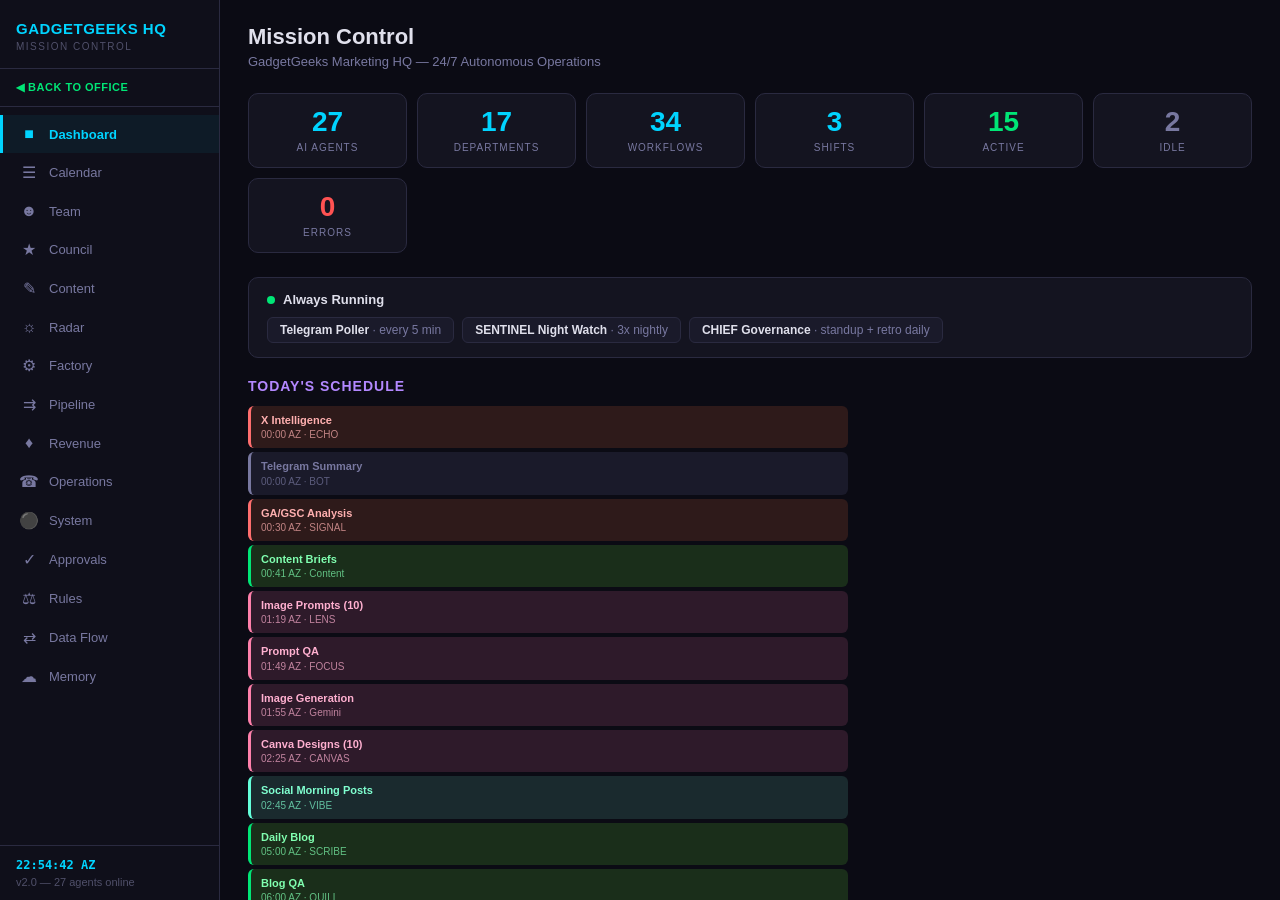
==== dashboard/mission-control.html @ 4870be93 "feat: expand org to 20 agents — add CHIEF, SENTINEL, CANVAS, TREND, SIGNAL + 2x daily blogs New agen" ====
<!DOCTYPE html>
<html lang="en">
<head>
<meta charset="UTF-8">
<meta name="viewport" content="width=device-width, initial-scale=1.0">
<title>GadgetGeeks HQ — Mission Control</title>
<style>
  :root {
    --bg: #0b0b14;
    --sidebar: #0f0f1a;
    --surface: #141420;
    --surface2: #1a1a2a;
    --surface3: #22223a;
    --border: #2a2a40;
    --text: #e0e0ec;
    --text-dim: #7878a0;
    --text-muted: #50506a;
    --accent: #00d4ff;
    --green: #00e676;
    --red: #ff5252;
    --orange: #ffab40;
    --purple: #b388ff;
    --yellow: #ffd740;
    --pink: #ff80ab;
    --teal: #64ffda;
    --coral: #ff6e6e;
    --blue: #448aff;
    --sidebar-w: 220px;
  }
  * { margin: 0; padding: 0; box-sizing: border-box; }
  body {
    font-family: -apple-system, BlinkMacSystemFont, 'SF Pro Text', 'Inter', 'Segoe UI', sans-serif;
    background: var(--bg);
    color: var(--text);
    display: flex;
    height: 100vh;
    overflow: hidden;
  }

  /* ===== LEFT SIDEBAR ===== */
  .sidebar {
    width: var(--sidebar-w);
    background: var(--sidebar);
    border-right: 1px solid var(--border);
    display: flex;
    flex-direction: column;
    flex-shrink: 0;
    overflow-y: auto;
  }
  .sidebar-brand {
    padding: 20px 16px 16px;
    border-bottom: 1px solid var(--border);
  }
  .sidebar-brand h1 {
    font-size: 15px;
    font-weight: 700;
    color: var(--accent);
    letter-spacing: 0.5px;
  }
  .sidebar-brand .tagline {
    font-size: 10px;
    color: var(--text-muted);
    text-transform: uppercase;
    letter-spacing: 1.5px;
    margin-top: 4px;
  }
  .sidebar nav { padding: 8px 0; flex: 1; }
  .sidebar nav button {
    display: flex;
    align-items: center;
    gap: 10px;
    width: 100%;
    padding: 10px 16px;
    background: none;
    border: none;
    color: var(--text-dim);
    font-family: inherit;
    font-size: 13px;
    font-weight: 500;
    cursor: pointer;
    text-align: left;
    transition: all 0.12s;
    border-left: 3px solid transparent;
  }
  .sidebar nav button:hover {
    color: var(--text);
    background: rgba(255,255,255,0.03);
  }
  .sidebar nav button.active {
    color: var(--accent);
    background: rgba(0,212,255,0.06);
    border-left-color: var(--accent);
    font-weight: 600;
  }
  .sidebar nav button .icon {
    font-size: 16px;
    width: 20px;
    text-align: center;
  }
  .sidebar-footer {
    padding: 12px 16px;
    border-top: 1px solid var(--border);
    font-size: 11px;
    color: var(--text-muted);
  }
  .sidebar-footer .clock {
    color: var(--accent);
    font-weight: 600;
    font-size: 12px;
    font-family: 'SF Mono', 'Fira Code', monospace;
  }

  /* ===== MAIN CONTENT ===== */
  .main {
    flex: 1;
    overflow-y: auto;
    padding: 24px 28px;
    scroll-behavior: smooth;
  }
  .page { display: none; }
  .page.active { display: block; }
  .page-title {
    font-size: 22px;
    font-weight: 700;
    margin-bottom: 4px;
  }
  .page-sub {
    font-size: 13px;
    color: var(--text-dim);
    margin-bottom: 24px;
  }

  /* ===== STATS ROW ===== */
  .stats {
    display: grid;
    grid-template-columns: repeat(auto-fit, minmax(140px, 1fr));
    gap: 10px;
    margin-bottom: 24px;
  }
  .stat {
    background: var(--surface);
    border: 1px solid var(--border);
    border-radius: 10px;
    padding: 14px 16px;
    text-align: center;
  }
  .stat-n {
    font-size: 28px;
    font-weight: 800;
    color: var(--accent);
    line-height: 1;
  }
  .stat-l {
    font-size: 10px;
    color: var(--text-dim);
    text-transform: uppercase;
    letter-spacing: 1px;
    margin-top: 6px;
  }

  /* ===== ALWAYS RUNNING BAR ===== */
  .always-running {
    background: var(--surface);
    border: 1px solid var(--border);
    border-radius: 10px;
    padding: 14px 18px;
    margin-bottom: 20px;
  }
  .always-running-header {
    display: flex;
    align-items: center;
    gap: 8px;
    margin-bottom: 10px;
    font-size: 13px;
    font-weight: 600;
    color: var(--text);
  }
  .always-running-header .pulse {
    width: 8px; height: 8px;
    border-radius: 50%;
    background: var(--green);
    animation: pulse 2s infinite;
  }
  @keyframes pulse {
    0%, 100% { opacity: 1; box-shadow: 0 0 0 0 rgba(0,230,118,0.4); }
    50% { opacity: 0.8; box-shadow: 0 0 0 6px rgba(0,230,118,0); }
  }
  .always-running-tags {
    display: flex;
    gap: 8px;
    flex-wrap: wrap;
  }
  .ar-tag {
    background: var(--surface2);
    border: 1px solid var(--border);
    padding: 5px 12px;
    border-radius: 6px;
    font-size: 12px;
    color: var(--text-dim);
  }
  .ar-tag strong { color: var(--text); }

  /* ===== CALENDAR GRID ===== */
  .cal-grid {
    display: grid;
    grid-template-columns: repeat(7, 1fr);
    gap: 6px;
    margin-bottom: 24px;
  }
  .cal-day-header {
    font-size: 12px;
    font-weight: 700;
    color: var(--text-dim);
    text-transform: uppercase;
    letter-spacing: 1px;
    padding: 8px 8px 6px;
    text-align: center;
  }
  .cal-day-header.today-h { color: var(--accent); }
  .cal-col {
    display: flex;
    flex-direction: column;
    gap: 4px;
    min-height: 400px;
  }

  /* Calendar task cards */
  .cal-card {
    border-radius: 6px;
    padding: 7px 10px;
    font-size: 11px;
    cursor: pointer;
    transition: all 0.12s;
    border-left: 3px solid transparent;
    line-height: 1.3;
  }
  .cal-card:hover {
    transform: translateY(-1px);
    box-shadow: 0 4px 12px rgba(0,0,0,0.3);
    filter: brightness(1.15);
  }
  .cal-card .card-name {
    font-weight: 600;
    white-space: nowrap;
    overflow: hidden;
    text-overflow: ellipsis;
  }
  .cal-card .card-time {
    font-size: 10px;
    opacity: 0.7;
    margin-top: 1px;
  }

  /* Card color themes */
  .cal-card.c-governance { background: #1a1a2e; border-left-color: var(--purple); color: #d4b8ff; }
  .cal-card.c-content { background: #1a2e1a; border-left-color: var(--green); color: #80ffb0; }
  .cal-card.c-visual { background: #2e1a2a; border-left-color: var(--pink); color: #ffb0d0; }
  .cal-card.c-seo { background: #2e2a1a; border-left-color: var(--yellow); color: #ffe080; }
  .cal-card.c-social { background: #1a2a2e; border-left-color: var(--teal); color: #80ffd0; }
  .cal-card.c-intel { background: #2e1a1a; border-left-color: var(--coral); color: #ffb0b0; }
  .cal-card.c-email { background: #1a1a2e; border-left-color: var(--blue); color: #90b8ff; }
  .cal-card.c-revenue { background: #2a2e1a; border-left-color: var(--orange); color: #ffd080; }
  .cal-card.c-ops { background: #1a2e2e; border-left-color: var(--accent); color: #80e8ff; }
  .cal-card.c-system { background: var(--surface2); border-left-color: var(--text-dim); color: var(--text-dim); }
  .cal-card.c-recurring { background: var(--surface); border-left-color: var(--text-muted); color: var(--text-dim); font-style: italic; }

  /* ===== NEXT UP ===== */
  .next-up {
    background: var(--surface);
    border: 1px solid var(--border);
    border-radius: 10px;
    padding: 14px 18px;
  }
  .next-up-title {
    display: flex;
    align-items: center;
    gap: 8px;
    font-size: 13px;
    font-weight: 600;
    margin-bottom: 10px;
    color: var(--text);
  }
  .next-item {
    display: flex;
    justify-content: space-between;
    align-items: center;
    padding: 8px 0;
    border-bottom: 1px solid var(--border);
    font-size: 13px;
  }
  .next-item:last-child { border-bottom: none; }
  .next-item .ni-name { color: var(--text); }
  .next-item .ni-agent { color: var(--yellow); font-size: 11px; }
  .next-item .ni-countdown {
    font-family: 'SF Mono', 'Fira Code', monospace;
    font-size: 12px;
    color: var(--accent);
    white-space: nowrap;
  }

  /* ===== DETAIL MODAL ===== */
  .modal-overlay {
    display: none;
    position: fixed;
    inset: 0;
    background: rgba(0,0,0,0.7);
    z-index: 1000;
    justify-content: center;
    align-items: center;
  }
  .modal-overlay.open { display: flex; }
  .modal {
    background: var(--surface);
    border: 1px solid var(--border);
    border-radius: 12px;
    width: 560px;
    max-height: 80vh;
    overflow-y: auto;
    padding: 0;
  }
  .modal-header {
    padding: 18px 22px;
    border-bottom: 1px solid var(--border);
    display: flex;
    justify-content: space-between;
    align-items: center;
  }
  .modal-header h3 { font-size: 16px; }
  .modal-close {
    background: none;
    border: none;
    color: var(--text-dim);
    font-size: 20px;
    cursor: pointer;
    padding: 4px 8px;
    border-radius: 4px;
  }
  .modal-close:hover { background: var(--surface2); color: var(--text); }
  .modal-body { padding: 18px 22px; }
  .modal-row {
    display: flex;
    gap: 12px;
    padding: 8px 0;
    border-bottom: 1px solid rgba(255,255,255,0.04);
    font-size: 13px;
  }
  .modal-row:last-child { border-bottom: none; }
  .modal-label {
    color: var(--text-dim);
    width: 100px;
    flex-shrink: 0;
    font-size: 11px;
    text-transform: uppercase;
    letter-spacing: 0.5px;
    padding-top: 2px;
  }
  .modal-value { color: var(--text); line-height: 1.5; }

  /* ===== TABLES (for non-calendar pages) ===== */
  table {
    width: 100%;
    border-collapse: collapse;
    font-size: 13px;
    margin-bottom: 20px;
  }
  thead th {
    background: var(--surface2);
    color: var(--accent);
    padding: 10px 12px;
    text-align: left;
    font-size: 10px;
    text-transform: uppercase;
    letter-spacing: 1px;
    border-bottom: 1px solid var(--border);
  }
  tbody td {
    padding: 10px 12px;
    border-bottom: 1px solid var(--border);
  }
  tbody tr:hover { background: var(--surface); }
  .codename { font-weight: 700; color: var(--yellow); }
  .tag {
    display: inline-block;
    padding: 2px 7px;
    border-radius: 4px;
    font-size: 10px;
    font-weight: 600;
  }
  .tag-sonnet { background: #102030; color: var(--accent); }
  .tag-opus { background: #201030; color: var(--purple); }
  .tag-gemini { background: #103020; color: var(--green); }
  .tag-ok { background: #103020; color: var(--green); }
  .tag-idle { background: var(--surface2); color: var(--text-dim); }
  .tag-error { background: #301010; color: var(--red); }
  .dot { display: inline-block; width: 7px; height: 7px; border-radius: 50%; margin-right: 6px; }
  .dot-ok { background: var(--green); }
  .dot-idle { background: var(--text-muted); }

  /* ===== ORG CHART ===== */
  .org-box {
    background: var(--surface);
    border: 1px solid var(--border);
    border-radius: 10px;
    padding: 20px;
    font-family: 'SF Mono', 'Fira Code', monospace;
    font-size: 12px;
    line-height: 1.6;
    overflow-x: auto;
    white-space: pre;
    color: var(--text-dim);
    margin-bottom: 20px;
  }
  .org-box .h { color: var(--accent); font-weight: 700; }
  .org-box .g { color: var(--yellow); font-weight: 700; }

  /* ===== FLOW ===== */
  .flow {
    background: var(--surface);
    border: 1px solid var(--border);
    border-radius: 10px;
    padding: 20px;
    font-family: 'SF Mono', 'Fira Code', monospace;
    font-size: 12px;
    line-height: 1.8;
    overflow-x: auto;
    white-space: pre;
    margin-bottom: 20px;
  }
  .flow .a { color: var(--yellow); font-weight: 600; }
  .flow .b { color: var(--accent); }
  .flow .g { color: var(--green); font-weight: 700; }

  /* ===== SECTION HEADERS ===== */
  h2 {
    font-size: 14px;
    color: var(--purple);
    text-transform: uppercase;
    letter-spacing: 1px;
    margin: 24px 0 12px;
  }
  h2:first-of-type { margin-top: 0; }

  /* Shift section in tables */
  .shift-tag {
    display: inline-block;
    padding: 2px 8px;
    border-radius: 4px;
    font-size: 9px;
    font-weight: 700;
    text-transform: uppercase;
    letter-spacing: 0.5px;
  }
  .shift-m { background: #1a2a10; color: #a0d840; }
  .shift-a { background: #2a1a10; color: var(--orange); }
  .shift-n { background: #10102a; color: #8080ff; }

  /* Rules cards */
  .rule-card {
    background: var(--surface);
    border: 1px solid var(--border);
    border-radius: 10px;
    padding: 16px 18px;
    margin-bottom: 10px;
  }
  .rule-card h4 {
    font-size: 13px;
    color: var(--text);
    margin-bottom: 6px;
  }
  .rule-card p {
    font-size: 12px;
    color: var(--text-dim);
    line-height: 1.6;
  }
  .rule-num {
    display: inline-block;
    background: var(--accent);
    color: var(--bg);
    width: 22px;
    height: 22px;
    border-radius: 50%;
    text-align: center;
    line-height: 22px;
    font-size: 11px;
    font-weight: 700;
    margin-right: 8px;
  }

  /* Legend for calendar */
  .legend {
    display: flex;
    flex-wrap: wrap;
    gap: 10px;
    margin-bottom: 16px;
  }
  .legend-item {
    display: flex;
    align-items: center;
    gap: 6px;
    font-size: 11px;
    color: var(--text-dim);
  }
  .legend-dot {
    width: 10px;
    height: 10px;
    border-radius: 3px;
  }
</style>
</head>
<body>

<!-- ===== SIDEBAR ===== -->
<div class="sidebar">
  <div class="sidebar-brand">
    <h1>GADGETGEEKS HQ</h1>
    <div class="tagline">Mission Control</div>
  </div>
  <a href="index.html" style="display:flex;align-items:center;gap:8px;padding:12px 16px;color:var(--green);font-size:11px;font-weight:700;text-decoration:none;border-bottom:1px solid var(--border);letter-spacing:0.5px;transition:background 0.12s;" onmouseover="this.style.background='rgba(0,230,118,0.08)'" onmouseout="this.style.background='none'">&#9664; BACK TO OFFICE</a>
  <nav>
    <button class="active" onclick="nav('dashboard')"><span class="icon">&#9632;</span> Dashboard</button>
    <button onclick="nav('calendar')"><span class="icon">&#9776;</span> Calendar</button>
    <button onclick="nav('team')"><span class="icon">&#9787;</span> Team</button>
    <button onclick="nav('council')"><span class="icon">&#9733;</span> Council</button>
    <button onclick="nav('content')"><span class="icon">&#9998;</span> Content</button>
    <button onclick="nav('intel')"><span class="icon">&#9788;</span> Radar</button>
    <button onclick="nav('visual')"><span class="icon">&#9881;</span> Factory</button>
    <button onclick="nav('pipeline')"><span class="icon">&#8649;</span> Pipeline</button>
    <button onclick="nav('revenue')"><span class="icon">&#9830;</span> Revenue</button>
    <button onclick="nav('ops')"><span class="icon">&#9742;</span> Operations</button>
    <button onclick="nav('status')"><span class="icon">&#9899;</span> System</button>
    <button onclick="nav('approvals')"><span class="icon">&#10003;</span> Approvals</button>
    <button onclick="nav('rules')"><span class="icon">&#9878;</span> Rules</button>
    <button onclick="nav('flow')"><span class="icon">&#8644;</span> Data Flow</button>
    <button onclick="nav('memory')"><span class="icon">&#9729;</span> Memory</button>
  </nav>
  <div class="sidebar-footer">
    <div class="clock" id="sidebarClock">--:-- UTC</div>
    <div style="margin-top:4px;">v2.0 — 27 agents online</div>
  </div>
</div>

<!-- ===== MAIN ===== -->
<div class="main">

<!-- ============================================================ -->
<!-- DASHBOARD -->
<!-- ============================================================ -->
<div class="page active" id="p-dashboard">
  <div class="page-title">Mission Control</div>
  <div class="page-sub">GadgetGeeks Marketing HQ — 24/7 Autonomous Operations</div>

  <div class="stats">
    <div class="stat"><div class="stat-n">27</div><div class="stat-l">AI Agents</div></div>
    <div class="stat"><div class="stat-n">17</div><div class="stat-l">Departments</div></div>
    <div class="stat"><div class="stat-n">34</div><div class="stat-l">Workflows</div></div>
    <div class="stat"><div class="stat-n">3</div><div class="stat-l">Shifts</div></div>
    <div class="stat"><div class="stat-n" style="color:var(--green)">12</div><div class="stat-l">Active</div></div>
    <div class="stat"><div class="stat-n" style="color:var(--text-dim)">5</div><div class="stat-l">Idle</div></div>
    <div class="stat"><div class="stat-n" style="color:var(--red)">0</div><div class="stat-l">Errors</div></div>
  </div>

  <div class="always-running">
    <div class="always-running-header"><div class="pulse"></div> Always Running</div>
    <div class="always-running-tags">
      <div class="ar-tag"><strong>Telegram Poller</strong> &middot; every 5 min</div>
      <div class="ar-tag"><strong>SENTINEL Night Watch</strong> &middot; 3x nightly</div>
      <div class="ar-tag"><strong>CHIEF Governance</strong> &middot; standup + retro daily</div>
    </div>
  </div>

  <h2>Today's Schedule</h2>
  <div id="dashboardToday"></div>

  <h2 style="margin-top:24px">Next Up</h2>
  <div class="next-up" id="nextUpDash"></div>

  <h2>Org Structure</h2>
  <div class="org-box"><span class="h">                        YOU (BOSS)</span>
                           |
              +------------+------------+
              |                         |
       <span class="g">CHIEF</span> (CoS)              <span class="g">SENTINEL</span> (Night Ops)
    Morning + Board               Night Watch
              |
   +----------+----------+
   |          |          |
VP CONTENT  VP GROWTH  VP OPS
   |          |          |
 <span class="g">SCRIBE</span>     <span class="g">PIXEL</span>     <span class="g">XAVIER</span>
 <span class="g">QUILL</span>      <span class="g">SCOUT</span>      <span class="g">GM</span>
 <span class="g">PRESS</span>      <span class="g">ECHO</span>
 Content    <span class="g">VIBE</span>
            <span class="g">BEACON</span>
 <span class="g">LENS</span>       <span class="g">OPTIMIZER</span>
 <span class="g">FOCUS</span>
 <span class="g">CANVAS</span></div>
</div>

<!-- ============================================================ -->
<!-- CALENDAR -->
<!-- ============================================================ -->
<div class="page" id="p-calendar">
  <div class="page-title">Calendar</div>
  <div class="page-sub">Every scheduled task — click any card for details</div>

  <div class="always-running">
    <div class="always-running-header"><div class="pulse"></div> Always Running</div>
    <div class="always-running-tags">
      <div class="ar-tag"><strong>Telegram Poller</strong> &middot; every 5 min</div>
      <div class="ar-tag"><strong>SENTINEL</strong> &middot; 3x nightly health checks</div>
      <div class="ar-tag"><strong>CHIEF Governance</strong> &middot; daily standup + retro</div>
    </div>
  </div>

  <div class="legend">
    <div class="legend-item"><div class="legend-dot" style="background:var(--purple)"></div> Governance</div>
    <div class="legend-item"><div class="legend-dot" style="background:var(--green)"></div> Content</div>
    <div class="legend-item"><div class="legend-dot" style="background:var(--pink)"></div> Visual</div>
    <div class="legend-item"><div class="legend-dot" style="background:var(--yellow)"></div> SEO</div>
    <div class="legend-item"><div class="legend-dot" style="background:var(--teal)"></div> Social</div>
    <div class="legend-item"><div class="legend-dot" style="background:var(--coral)"></div> Intel</div>
    <div class="legend-item"><div class="legend-dot" style="background:var(--blue)"></div> Email</div>
    <div class="legend-item"><div class="legend-dot" style="background:var(--orange)"></div> Revenue</div>
    <div class="legend-item"><div class="legend-dot" style="background:var(--accent)"></div> Operations</div>
  </div>

  <div class="cal-grid" id="calGrid"></div>

  <div class="next-up" id="nextUpCal">
    <div class="next-up-title">&#128197; Next Up</div>
  </div>
</div>

<!-- ============================================================ -->
<!-- TEAM -->
<!-- ============================================================ -->
<div class="page" id="p-team">
  <div class="page-title">Team Roster</div>
  <div class="page-sub">27 agents — every codename, model, schedule, responsibilities</div>

  <h2>Governance</h2>
  <table>
    <thead><tr><th>#</th><th>Codename</th><th>Role</th><th>Model</th><th>Schedule</th><th>Shift</th><th>Responsibilities</th></tr></thead>
    <tbody>
      <tr><td>1</td><td><span class="codename">CHIEF</span></td><td>Chief of Staff</td><td><span class="tag tag-sonnet">Sonnet</span> / <span class="tag tag-opus">Opus</span></td><td>06:00, 20:00 daily / Mon 06:30</td><td><span class="shift-tag shift-m">Morning</span></td><td>Standups, retros, board meetings. Reads all dept states. Compiles org-wide briefings. Sends Telegram summaries.</td></tr>
      <tr><td>2</td><td><span class="codename">SENTINEL</span></td><td>Night Operations</td><td><span class="tag tag-sonnet">Sonnet</span></td><td>00:00, 03:00, 05:00, 05:30</td><td><span class="shift-tag shift-n">Night</span></td><td>3 nightly health checks. Store uptime, API health, workflow failures. Pre-dawn data collection. Morning handoff.</td></tr>
    </tbody>
  </table>

  <h2>Content & Copy</h2>
  <table>
    <thead><tr><th>#</th><th>Codename</th><th>Role</th><th>Model</th><th>Schedule</th><th>Shift</th><th>Responsibilities</th></tr></thead>
    <tbody>
      <tr><td>3</td><td><span class="codename">SCRIBE</span></td><td>Blog Writer</td><td><span class="tag tag-sonnet">Sonnet</span></td><td>Daily 12:00</td><td><span class="shift-tag shift-m">Morning</span></td><td>Writes 1 blog/day (1,200-2,000 words). Reads standup + SEO brief + intel.</td></tr>
      <tr><td>4</td><td><span class="codename">QUILL</span></td><td>Blog QA</td><td><span class="tag tag-sonnet">Sonnet</span></td><td>Daily 13:00</td><td><span class="shift-tag shift-m">Morning</span></td><td>25-check anti-AI copy audit. Rates: EXCELLENT / GOOD / NEEDS WORK.</td></tr>
      <tr><td>5</td><td><span class="codename">PRESS</span></td><td>Blog Publisher</td><td><span class="tag tag-sonnet">Sonnet</span></td><td>Daily 14:30</td><td><span class="shift-tag shift-a">Afternoon</span></td><td>Packages qa_approved blogs for boss approval. Publishes after approval.</td></tr>
      <tr><td>27</td><td><span class="codename">SCRIBE</span></td><td>Blog Writer (PM)</td><td><span class="tag tag-sonnet">Sonnet</span></td><td>Daily 18:00</td><td><span class="shift-tag shift-a">Afternoon</span></td><td>SCRIBE 2nd shift — evergreen blog post. Complements daily AM blog.</td></tr>
      <tr><td>6</td><td>—</td><td>Content Agent</td><td><span class="tag tag-sonnet">Sonnet</span></td><td>Daily 07:41</td><td><span class="shift-tag shift-m">Morning</span></td><td>Daily content briefs from SEO opportunities + intel signals.</td></tr>
      <tr><td>7</td><td>—</td><td>Copy QA</td><td><span class="tag tag-sonnet">Sonnet</span></td><td>On-demand</td><td>—</td><td>Master copy auditor. Deep qualitative review.</td></tr>
      <tr><td>8</td><td>—</td><td>Shopify E-Commerce</td><td><span class="tag tag-sonnet">Sonnet</span></td><td>On-demand</td><td>—</td><td>Catalog optimization, product descriptions, metafields.</td></tr>
    </tbody>
  </table>

  <h2>Visual & Design</h2>
  <table>
    <thead><tr><th>#</th><th>Codename</th><th>Role</th><th>Model</th><th>Schedule</th><th>Shift</th><th>Responsibilities</th></tr></thead>
    <tbody>
      <tr><td>9</td><td><span class="codename">LENS</span></td><td>Image Prompting</td><td><span class="tag tag-sonnet">Sonnet</span></td><td>Daily 08:19</td><td><span class="shift-tag shift-m">Morning</span></td><td>10 photorealistic AI image prompts per day.</td></tr>
      <tr><td>10</td><td><span class="codename">FOCUS</span></td><td>Prompt QA</td><td><span class="tag tag-sonnet">Sonnet</span></td><td>Daily 08:49</td><td><span class="shift-tag shift-m">Morning</span></td><td>17-check quality audit on prompts from LENS.</td></tr>
      <tr><td>11</td><td><span class="codename">CANVAS</span></td><td>Canva Designer</td><td><span class="tag tag-sonnet">Sonnet</span></td><td>Daily 09:25</td><td><span class="shift-tag shift-m">Morning</span></td><td>10 branded social media designs from generated images.</td></tr>
      <tr><td>12</td><td>—</td><td>Image Generator</td><td><span class="tag tag-gemini">Gemini</span></td><td>Daily 08:55</td><td><span class="shift-tag shift-m">Morning</span></td><td>Generates images from approved prompts via Imagen 4.</td></tr>
    </tbody>
  </table>

  <h2>Growth & Marketing</h2>
  <table>
    <thead><tr><th>#</th><th>Codename</th><th>Role</th><th>Model</th><th>Schedule</th><th>Shift</th><th>Responsibilities</th></tr></thead>
    <tbody>
      <tr><td>13</td><td><span class="codename">PIXEL</span></td><td>SEO Daily</td><td><span class="tag tag-sonnet">Sonnet</span></td><td>Daily 06:23</td><td><span class="shift-tag shift-m">Morning</span></td><td>Daily keyword scan + SEO recommendation.</td></tr>
      <tr><td>14</td><td><span class="codename">PIXEL</span></td><td>SEO Weekly</td><td><span class="tag tag-sonnet">Sonnet</span></td><td>Mon 05:17</td><td><span class="shift-tag shift-m">Morning</span></td><td>Deep audit: content gaps, competitor SERPs.</td></tr>
      <tr><td>15</td><td><span class="codename">VIBE</span></td><td>Social Morning</td><td><span class="tag tag-sonnet">Sonnet</span></td><td>Daily 09:45</td><td><span class="shift-tag shift-m">Morning</span></td><td>Creates and posts 1-2 daily social posts via Postiz.</td></tr>
      <tr><td>16</td><td><span class="codename">VIBE</span></td><td>Social Afternoon</td><td><span class="tag tag-sonnet">Sonnet</span></td><td>Daily 16:37</td><td><span class="shift-tag shift-a">Afternoon</span></td><td>Engagement monitoring, performance tracking.</td></tr>
      <tr><td>17</td><td><span class="codename">SCOUT</span></td><td>Market Intel</td><td><span class="tag tag-sonnet">Sonnet</span></td><td>Mon/Thu 10:47</td><td><span class="shift-tag shift-m">Morning</span></td><td>Competitor analysis, trends, customer language mining.</td></tr>
      <tr><td>18</td><td><span class="codename">ECHO</span></td><td>X Intelligence</td><td><span class="tag tag-sonnet">Sonnet</span></td><td>Daily 07:00</td><td><span class="shift-tag shift-m">Morning</span></td><td>Twitter/X monitoring. Market signals, sentiment.</td></tr>
      <tr><td>25</td><td><span class="codename">TREND</span></td><td>Google Trends Scout</td><td><span class="tag tag-sonnet">Sonnet</span></td><td>Daily 06:00</td><td><span class="shift-tag shift-m">Morning</span></td><td>Daily Google Trends scan. Breakout queries, rising searches, trending topics.</td></tr>
      <tr><td>26</td><td><span class="codename">SIGNAL</span></td><td>Analytics Optimizer</td><td><span class="tag tag-sonnet">Sonnet</span></td><td>Daily 07:30</td><td><span class="shift-tag shift-m">Morning</span></td><td>GA4 + Search Console analysis. Traffic, conversions, search performance.</td></tr>
    </tbody>
  </table>

  <h2>Revenue</h2>
  <table>
    <thead><tr><th>#</th><th>Codename</th><th>Role</th><th>Model</th><th>Schedule</th><th>Shift</th><th>Responsibilities</th></tr></thead>
    <tbody>
      <tr><td>19</td><td><span class="codename">BEACON</span></td><td>Email Marketing</td><td><span class="tag tag-sonnet">Sonnet</span></td><td>Tue/Thu 08:53</td><td><span class="shift-tag shift-m">Morning</span></td><td>Email campaigns 2x/week. Segments, A/B, subject lines.</td></tr>
      <tr><td>20</td><td><span class="codename">OPTIMIZER</span></td><td>CRO</td><td><span class="tag tag-sonnet">Sonnet</span></td><td>Wed 11:29</td><td><span class="shift-tag shift-m">Morning</span></td><td>Conversion analysis, A/B reviews, experiments.</td></tr>
    </tbody>
  </table>

  <h2>Operations</h2>
  <table>
    <thead><tr><th>#</th><th>Codename</th><th>Role</th><th>Model</th><th>Schedule</th><th>Shift</th><th>Responsibilities</th></tr></thead>
    <tbody>
      <tr><td>21</td><td><span class="codename">XAVIER</span></td><td>Dialer (Lists)</td><td><span class="tag tag-sonnet">Sonnet</span></td><td>Weekdays 14:15</td><td><span class="shift-tag shift-a">Afternoon</span></td><td>Scans Shopify for abandoned carts, win-back, review requests.</td></tr>
      <tr><td>22</td><td><span class="codename">XAVIER</span></td><td>Dialer (Calls)</td><td><span class="tag tag-sonnet">Sonnet</span></td><td>Weekdays 15:45</td><td><span class="shift-tag shift-a">Afternoon</span></td><td>Executes approved calls via Vapi.ai. +1 (925) 332-3098.</td></tr>
    </tbody>
  </table>

  <h2>General Management</h2>
  <table>
    <thead><tr><th>#</th><th>Codename</th><th>Role</th><th>Model</th><th>Schedule</th><th>Shift</th><th>Responsibilities</th></tr></thead>
    <tbody>
      <tr><td>23</td><td><span class="codename">GM</span></td><td>Queue Processing</td><td><span class="tag tag-sonnet">Sonnet</span></td><td>Daily 18:51</td><td><span class="shift-tag shift-a">Afternoon</span></td><td>Processes queue. Flags overdue items. End-of-day wrap.</td></tr>
      <tr><td>24</td><td><span class="codename">GM</span></td><td>Weekly Report</td><td><span class="tag tag-opus">Opus</span></td><td>Fri 07:03</td><td><span class="shift-tag shift-m">Morning</span></td><td>Org-wide KPIs, budget, strategic recommendations.</td></tr>
    </tbody>
  </table>
</div>

<!-- ============================================================ -->
<!-- COUNCIL -->
<!-- ============================================================ -->
<div class="page" id="p-council">
  <div class="page-title">Council</div>
  <div class="page-sub">Executive governance — CHIEF, SENTINEL, Boss briefings, board meetings</div>

  <h2>Governance Cadence</h2>
  <table>
    <thead><tr><th>Meeting</th><th>When</th><th>Led By</th><th>Model</th><th>Purpose</th></tr></thead>
    <tbody>
      <tr><td>Morning Standup</td><td>Daily 06:00 UTC</td><td><span class="codename">CHIEF</span></td><td><span class="tag tag-sonnet">Sonnet</span></td><td>Reads ALL dept states + night handoff. Compiles what each dept did yesterday, what's planned today, blockers. Sends Telegram briefing to boss.</td></tr>
      <tr><td>Evening Retro</td><td>Daily 20:00 UTC</td><td><span class="codename">CHIEF</span></td><td><span class="tag tag-sonnet">Sonnet</span></td><td>Compiles day results: what shipped, what's in progress, what failed. Writes night handoff notes. Telegram summary.</td></tr>
      <tr><td>Weekly Board</td><td>Monday 06:30 UTC</td><td><span class="codename">CHIEF</span></td><td><span class="tag tag-opus">Opus</span></td><td>Full org strategic review. KPIs, what worked, what didn't, priorities for the week. Uses Opus for deeper analysis.</td></tr>
      <tr><td>Weekly Report</td><td>Friday 07:03 UTC</td><td><span class="codename">GM</span></td><td><span class="tag tag-opus">Opus</span></td><td>Org-wide performance report. Budget tracking, strategic recommendations. Week in review.</td></tr>
      <tr><td>Night Handoff</td><td>Daily 05:30 UTC</td><td><span class="codename">SENTINEL</span></td><td><span class="tag tag-sonnet">Sonnet</span></td><td>Overnight incidents, pending items, API status, what needs morning attention.</td></tr>
    </tbody>
  </table>

  <h2>Boss Briefing Flow</h2>
  <div class="flow"><span class="a">SENTINEL</span> (05:30) writes overnight handoff
     |
     v
<span class="a">CHIEF</span> (06:00) reads ALL states + handoff → compiles standup
     |
     v
<span class="b">TELEGRAM</span> → Boss gets morning briefing
     |
     ... departments run their schedules ...
     |
     v
<span class="a">CHIEF</span> (20:00) compiles retro → what shipped, what failed
     |
     v
<span class="b">TELEGRAM</span> → Boss gets evening summary
     |
     v
<span class="a">SENTINEL</span> (00:00) begins overnight monitoring
     |
     v
     ... cycle repeats ...</div>

  <h2>Escalation Chain</h2>
  <div class="rule-card">
    <h4><span class="rule-num">1</span> Auto-Resolve (0-1h)</h4>
    <p>Agent retries, adjusts parameters, tries alternate approach. No human needed.</p>
  </div>
  <div class="rule-card">
    <h4><span class="rule-num">2</span> Department Head (1-4h)</h4>
    <p>Issue escalated to department lead. CHIEF notified. Logged in incident-log.json.</p>
  </div>
  <div class="rule-card">
    <h4><span class="rule-num">3</span> Chief of Staff (4-12h)</h4>
    <p>CHIEF takes ownership. Cross-department coordination. Boss notified via Telegram.</p>
  </div>
  <div class="rule-card">
    <h4><span class="rule-num">4</span> Boss (12h+)</h4>
    <p>Critical issue. Boss intervenes directly. Full post-mortem required.</p>
  </div>
</div>

<!-- ============================================================ -->
<!-- CONTENT -->
<!-- ============================================================ -->
<div class="page" id="p-content">
  <div class="page-title">Content</div>
  <div class="page-sub">Blog pipeline — SCRIBE, QUILL, PRESS, Content Agent</div>

  <h2>Blog Production Pipeline</h2>
  <div class="flow"><span class="a">SCOUT</span> (Intel) → trends, competitors, customer language
   |
   v
<span class="a">PIXEL</span> (SEO) → keywords, opportunities, briefs
   |
   v
<span class="a">Content Agent</span> → generates blog briefs (brief_ready)
   |
   v
<span class="a">SCRIBE</span> → writes 1,200-2,000 word draft
   |
   v
<span class="a">QUILL</span> → 25-check anti-AI copy audit
   |  EXCELLENT → ships
   |  GOOD → ships with warnings
   |  NEEDS WORK → back to SCRIBE
   v
<span class="a">PRESS</span> → queues for boss approval
   |
   v
<span class="b">YOU</span> approve via Telegram → <span class="g">LIVE ON SHOPIFY</span></div>

  <h2>Content Agents</h2>
  <table>
    <thead><tr><th>Agent</th><th>Schedule</th><th>What It Does</th></tr></thead>
    <tbody>
      <tr><td><span class="codename">SCRIBE</span></td><td>Daily 12:00</td><td>Picks next brief_ready topic. Reads standup + SEO + intel. Writes blog with original takes, specific data, no AI patterns.</td></tr>
      <tr><td><span class="codename">QUILL</span></td><td>Daily 13:00</td><td>Runs 25-check scanner: banned words, triple patterns, sentence variance, specificity, human signals. Rates every draft.</td></tr>
      <tr><td><span class="codename">PRESS</span></td><td>Daily 14:30</td><td>Takes qa_approved blogs, creates Shopify article via API, queues for boss approval before going live.</td></tr>
      <tr><td>Content Agent</td><td>Daily 07:41</td><td>Generates briefs from SEO keywords + intel trends. Manages content calendar.</td></tr>
    </tbody>
  </table>
</div>

<!-- ============================================================ -->
<!-- INTEL / RADAR -->
<!-- ============================================================ -->
<div class="page" id="p-intel">
  <div class="page-title">Radar</div>
  <div class="page-sub">Intelligence — SCOUT (market intel) + ECHO (X/Twitter)</div>

  <table>
    <thead><tr><th>Agent</th><th>Schedule</th><th>Sources</th><th>Output</th></tr></thead>
    <tbody>
      <tr><td><span class="codename">SCOUT</span></td><td>Mon/Thu 10:47</td><td>Competitor sites, Amazon reviews, Reddit, Trustpilot, Google Trends</td><td>departments/intel/ — competitors.json, trends.json, customer-language.json</td></tr>
      <tr><td><span class="codename">ECHO</span></td><td>Daily 07:00</td><td>Twitter/X API — keywords, hashtags, competitor mentions</td><td>departments/x-intel/daily-brief.json</td></tr>
    </tbody>
  </table>

  <h2>What They Feed</h2>
  <div class="flow"><span class="a">SCOUT</span> findings → read by SCRIBE (blogs), PIXEL (SEO), Content (briefs)
<span class="a">ECHO</span> daily brief → read by CHIEF (standup), VIBE (social), Content (briefs)</div>
</div>

<!-- ============================================================ -->
<!-- VISUAL / FACTORY -->
<!-- ============================================================ -->
<div class="page" id="p-visual">
  <div class="page-title">Factory</div>
  <div class="page-sub">Visual pipeline — LENS, FOCUS, Gemini, CANVAS</div>

  <div class="flow"><span class="a">LENS</span> (08:19) → 10 photorealistic prompts
   |
   v
<span class="a">FOCUS</span> (08:49) → 17-check QA audit
   |
   v
<span class="a">Gemini Imagen 4</span> (08:55) → generates images → Shopify CDN
   |
   v
<span class="a">CANVAS</span> (09:25) → 10 branded Canva social posts
   |
   v
<span class="a">VIBE</span> (09:45) → posts to all platforms via Postiz</div>

  <h2>Visual Agents</h2>
  <table>
    <thead><tr><th>Agent</th><th>Schedule</th><th>Output</th></tr></thead>
    <tbody>
      <tr><td><span class="codename">LENS</span></td><td>Daily 08:19</td><td>10 image prompts in departments/social/image-prompts.json</td></tr>
      <tr><td><span class="codename">FOCUS</span></td><td>Daily 08:49</td><td>QA ratings on each prompt (approved/needs_revision)</td></tr>
      <tr><td>Gemini</td><td>Daily 08:55</td><td>Generated images uploaded to Shopify CDN</td></tr>
      <tr><td><span class="codename">CANVAS</span></td><td>Daily 09:25</td><td>10 designs in departments/canva/pipeline.json</td></tr>
    </tbody>
  </table>
</div>

<!-- ============================================================ -->
<!-- PIPELINE -->
<!-- ============================================================ -->
<div class="page" id="p-pipeline">
  <div class="page-title">Pipeline</div>
  <div class="page-sub">Full data flow — how every department feeds the next</div>

  <h2>Content Pipeline</h2>
  <div class="flow">SCOUT → intel data → PIXEL → SEO briefs → Content → blog briefs
→ SCRIBE → draft → QUILL → QA → PRESS → <span class="b">approval</span> → <span class="g">LIVE</span></div>

  <h2>Visual Pipeline</h2>
  <div class="flow">ECHO → trends → LENS → prompts → FOCUS → QA
→ Gemini → images → CANVAS → designs → VIBE → <span class="g">POSTED</span></div>

  <h2>Revenue Pipeline</h2>
  <div class="flow">BEACON → email campaign → <span class="b">approval</span> → sent via Resend
XAVIER → call list → <span class="b">approval</span> → calls via Vapi.ai
OPTIMIZER → CRO experiment proposals → <span class="b">queue</span></div>

  <h2>Shared State Files</h2>
  <table>
    <thead><tr><th>File</th><th>Written By</th><th>Read By</th><th>Purpose</th></tr></thead>
    <tbody>
      <tr><td>state/daily-standup.json</td><td>CHIEF</td><td>All agents</td><td>Org-wide context for the day</td></tr>
      <tr><td>state/daily-retro.json</td><td>CHIEF</td><td>SENTINEL, GM</td><td>Day results + night handoff</td></tr>
      <tr><td>state/shift-handoff.json</td><td>SENTINEL/CHIEF</td><td>Incoming shift lead</td><td>Shift transition notes</td></tr>
      <tr><td>state/queue.json</td><td>All agents</td><td>GM, Boss</td><td>Approval queue</td></tr>
      <tr><td>state/master.json</td><td>Engine</td><td>CHIEF, all</td><td>Department run status</td></tr>
      <tr><td>state/incident-log.json</td><td>Any agent</td><td>CHIEF, SENTINEL</td><td>Post-mortems + error learning</td></tr>
    </tbody>
  </table>
</div>

<!-- ============================================================ -->
<!-- REVENUE -->
<!-- ============================================================ -->
<div class="page" id="p-revenue">
  <div class="page-title">Revenue</div>
  <div class="page-sub">BEACON (email) + OPTIMIZER (CRO) + XAVIER (dialer)</div>

  <table>
    <thead><tr><th>Agent</th><th>Schedule</th><th>Channel</th><th>What It Does</th></tr></thead>
    <tbody>
      <tr><td><span class="codename">BEACON</span></td><td>Tue/Thu 08:53</td><td>Email (Resend)</td><td>Designs campaigns, segment targeting, A/B tests, subject line optimization. All queued for approval.</td></tr>
      <tr><td><span class="codename">OPTIMIZER</span></td><td>Wed 11:29</td><td>CRO</td><td>Weekly conversion analysis, A/B test reviews, product page experiments.</td></tr>
      <tr><td><span class="codename">XAVIER</span></td><td>Weekdays 14:15</td><td>Phone (Vapi.ai)</td><td>Builds call lists: abandoned cart, win-back, review request, B2B outreach.</td></tr>
      <tr><td><span class="codename">XAVIER</span></td><td>Weekdays 15:45</td><td>Phone (Vapi.ai)</td><td>Executes approved calls. +1 (925) 332-3098.</td></tr>
    </tbody>
  </table>
</div>

<!-- ============================================================ -->
<!-- OPERATIONS -->
<!-- ============================================================ -->
<div class="page" id="p-ops">
  <div class="page-title">Operations</div>
  <div class="page-sub">XAVIER dialer + GM queue/reports</div>

  <h2>Dialer System (XAVIER)</h2>
  <table>
    <thead><tr><th>Script</th><th>Trigger</th><th>Purpose</th></tr></thead>
    <tbody>
      <tr><td>abandoned_cart</td><td>Cart abandoned > 1h</td><td>Call to recover abandoned purchase</td></tr>
      <tr><td>review_request</td><td>Order delivered > 7d</td><td>Ask for product review</td></tr>
      <tr><td>winback</td><td>No purchase > 60d</td><td>Re-engage lapsed customers</td></tr>
      <tr><td>b2b_outreach</td><td>Manual trigger</td><td>B2B wholesale prospecting</td></tr>
    </tbody>
  </table>
  <p style="color:var(--text-dim); font-size:12px; margin-top:8px;">All calls require human approval before dialing. Phone: +1 (925) 332-3098 via Vapi.ai</p>

  <h2>General Management</h2>
  <table>
    <thead><tr><th>Agent</th><th>Schedule</th><th>What It Does</th></tr></thead>
    <tbody>
      <tr><td><span class="codename">GM Queue</span></td><td>Daily 18:51</td><td>Processes approval queue, flags overdue items, moves approved to execution.</td></tr>
      <tr><td><span class="codename">GM Report</span></td><td>Fri 07:03</td><td>Weekly org-wide KPIs, budget, strategic recommendations. Runs on Opus.</td></tr>
    </tbody>
  </table>
</div>

<!-- ============================================================ -->
<!-- STATUS / SYSTEM -->
<!-- ============================================================ -->
<div class="page" id="p-status">
  <div class="page-title">System Status</div>
  <div class="page-sub">Live department status — from state/master.json</div>

  <div class="stats">
    <div class="stat"><div class="stat-n" style="color:var(--green)">12</div><div class="stat-l">Active</div></div>
    <div class="stat"><div class="stat-n" style="color:var(--text-dim)">5</div><div class="stat-l">Idle</div></div>
    <div class="stat"><div class="stat-n" style="color:var(--red)">0</div><div class="stat-l">Errors</div></div>
    <div class="stat"><div class="stat-n" style="color:var(--orange)">0</div><div class="stat-l">Incidents</div></div>
  </div>

  <table>
    <thead><tr><th>Status</th><th>Codename</th><th>Department</th><th>Runs</th><th>Last Run</th><th>Model</th></tr></thead>
    <tbody id="statusTable"></tbody>
  </table>

  <h2 style="margin-top:24px">CLI Commands</h2>
  <div class="flow">cd /Users/research/gadgetgeeks-marketing-org

python3 scripts/generate_mission_control.py status     # Live status
python3 scripts/generate_mission_control.py agents     # All agents
python3 scripts/generate_mission_control.py schedule   # Today's schedule

gh run list -R mindfulcrumb/gadgetgeeks-marketing-org --limit 10</div>
</div>

<!-- ============================================================ -->
<!-- APPROVALS -->
<!-- ============================================================ -->
<div class="page" id="p-approvals">
  <div class="page-title">Approvals</div>
  <div class="page-sub">Queue items awaiting boss action — from state/queue.json</div>

  <div class="rule-card">
    <h4>How Approvals Work</h4>
    <p>Every customer-facing action (blog publish, email send, phone call, product copy change) goes through the approval queue. Agents queue items. Boss approves via Telegram (<code>/approve &lt;id&gt;</code>). GM processes the queue daily at 18:51.</p>
  </div>

  <h2>Approval Channels</h2>
  <table>
    <thead><tr><th>Type</th><th>Created By</th><th>Approved Via</th><th>Executed By</th></tr></thead>
    <tbody>
      <tr><td>Blog publish</td><td>PRESS</td><td>Telegram /approve</td><td>PRESS → Shopify API</td></tr>
      <tr><td>Email campaign</td><td>BEACON</td><td>Telegram /approve</td><td>Resend API</td></tr>
      <tr><td>Phone call</td><td>XAVIER</td><td>Telegram /approve</td><td>Vapi.ai</td></tr>
      <tr><td>Product copy</td><td>E-Commerce</td><td>Telegram /approve</td><td>Shopify API</td></tr>
      <tr><td>Social post</td><td>VIBE</td><td>Auto-approved</td><td>Postiz API</td></tr>
    </tbody>
  </table>
</div>

<!-- ============================================================ -->
<!-- RULES -->
<!-- ============================================================ -->
<div class="page" id="p-rules">
  <div class="page-title">Rules & Governance</div>
  <div class="page-sub">How the organization operates — hierarchy, briefings, error learning</div>

  <h2>Organizational Hierarchy</h2>
  <div class="rule-card">
    <h4><span class="rule-num">1</span> Every Agent Has Their Own Space</h4>
    <p>Each agent operates in its own department directory. SCRIBE writes in departments/content/. LENS writes in departments/social/. No agent touches another agent's output files directly. Clean separation of concerns.</p>
  </div>
  <div class="rule-card">
    <h4><span class="rule-num">2</span> The Boss is the Orchestrator</h4>
    <p>The Boss (you) doesn't do the work — you make decisions. Every agent briefs you via Telegram. Standups at 06:00, retros at 20:00, board meetings Monday. You approve, redirect, or override. The org moves based on your decisions.</p>
  </div>
  <div class="rule-card">
    <h4><span class="rule-num">3</span> Meetings Are for Synchronization</h4>
    <p>Morning standup = everyone reports status. Evening retro = what shipped, what failed. Board meeting = strategic direction. These exist so the Boss has full situational awareness and agents stay aligned. No meeting, no coordination.</p>
  </div>
  <div class="rule-card">
    <h4><span class="rule-num">4</span> Chain of Command</h4>
    <p>Boss → CHIEF (Chief of Staff) → VP Content / VP Growth / VP Operations → Department agents. Issues escalate UP the chain. Decisions flow DOWN. CHIEF is the central coordinator who reads all department states and compiles the big picture.</p>
  </div>
  <div class="rule-card">
    <h4><span class="rule-num">5</span> Learn From Every Error</h4>
    <p>Every failure gets logged in state/incident-log.json with a post-mortem. CHIEF reads incidents in every standup. SENTINEL flags overnight failures. The org doesn't repeat mistakes — the incident log IS the institutional memory. If it happened before, there's a record.</p>
  </div>
  <div class="rule-card">
    <h4><span class="rule-num">6</span> Boss Gets Briefed — Always</h4>
    <p>06:00 — Morning standup (what's planned today). 07:00 — Daily Telegram summary. 15:00 — Blog status report. 20:00 — Evening retro (what shipped). Monday — Board meeting (strategy). Friday — Weekly report (KPIs). The Boss is never in the dark.</p>
  </div>
  <div class="rule-card">
    <h4><span class="rule-num">7</span> Nothing Ships Without Quality Gates</h4>
    <p>Blogs pass 25-check QA. Image prompts pass 17-check QA. All customer-facing actions require approval. No agent can push directly to customers. The queue is the chokepoint — everything flows through it.</p>
  </div>
  <div class="rule-card">
    <h4><span class="rule-num">8</span> Shifts Operate Like a Real Business</h4>
    <p>Morning shift = CREATE (content, designs, campaigns). Afternoon shift = SELL (calls, engagement, conversions). Night shift = MONITOR (health checks, incident detection). Every shift has a lead. Handoff notes are mandatory. No dead time.</p>
  </div>
  <div class="rule-card">
    <h4><span class="rule-num">9</span> Scale by Adding Agents, Not Complexity</h4>
    <p>New capability = new agent with its own prompt, schedule, and output directory. Plugs into existing data flow. Doesn't change other agents. The team grows by specialization, not by making existing agents do more.</p>
  </div>
  <div class="rule-card">
    <h4><span class="rule-num">10</span> State is the Single Source of Truth</h4>
    <p>Agents don't talk to each other. They read and write JSON state files. daily-standup.json, queue.json, incident-log.json — these are the shared brain. Every run commits to Git. Full audit trail. If it's not in state, it didn't happen.</p>
  </div>
</div>

<!-- ============================================================ -->
<!-- DATA FLOW -->
<!-- ============================================================ -->
<div class="page" id="p-flow">
  <div class="page-title">Data Flow</div>
  <div class="page-sub">How departments feed into each other</div>

  <h2>Full System Flow</h2>
  <div class="flow"><span class="a">SENTINEL</span> → night-report.json → shift-handoff.json
     ↓
<span class="a">CHIEF</span> → reads ALL states → daily-standup.json → Telegram
     ↓
<span class="a">PIXEL</span> (SEO) → keywords.json, opportunities.json
<span class="a">ECHO</span> (X Intel) → daily-brief.json
<span class="a">SCOUT</span> (Intel) → trends.json, competitors.json, customer-language.json
     ↓
<span class="a">Content Agent</span> → blog briefs from SEO + intel
     ↓
<span class="a">SCRIBE</span> → writes blog draft
     ↓
<span class="a">QUILL</span> → 25-check QA
     ↓
<span class="a">PRESS</span> → queue for approval → <span class="g">LIVE</span>

<span class="a">LENS</span> → 10 prompts → <span class="a">FOCUS</span> QA → Gemini images → <span class="a">CANVAS</span> designs → <span class="a">VIBE</span> posts → <span class="g">LIVE</span>
<span class="a">BEACON</span> → email campaigns → queue → <span class="g">SENT</span>
<span class="a">XAVIER</span> → call lists → queue → <span class="g">CALLED</span>
<span class="a">OPTIMIZER</span> → CRO experiments → queue

<span class="a">VIBE</span> (PM) → engagement tracking
<span class="a">GM</span> → queue processing + weekly report
<span class="a">CHIEF</span> → evening retro → shift-handoff → <span class="a">SENTINEL</span></div>
</div>

<!-- ============================================================ -->
<!-- MEMORY -->
<!-- ============================================================ -->
<div class="page" id="p-memory">
  <div class="page-title">Memory</div>
  <div class="page-sub">Institutional knowledge — incidents, learnings, decisions</div>

  <h2>State Files</h2>
  <table>
    <thead><tr><th>File</th><th>Purpose</th><th>Updated By</th></tr></thead>
    <tbody>
      <tr><td>state/master.json</td><td>Department run status + counts</td><td>Engine (every run)</td></tr>
      <tr><td>state/daily-standup.json</td><td>Morning standup compilation</td><td>CHIEF (06:00)</td></tr>
      <tr><td>state/daily-retro.json</td><td>Evening retro compilation</td><td>CHIEF (20:00)</td></tr>
      <tr><td>state/shift-handoff.json</td><td>Shift transition notes</td><td>SENTINEL/CHIEF</td></tr>
      <tr><td>state/night-report.json</td><td>Overnight health checks</td><td>SENTINEL</td></tr>
      <tr><td>state/queue.json</td><td>Approval queue</td><td>All agents</td></tr>
      <tr><td>state/run-history.json</td><td>Historical runs + token usage</td><td>Engine</td></tr>
      <tr><td>state/incident-log.json</td><td>Post-mortems + error learning</td><td>Any agent</td></tr>
      <tr><td>state/alert-history.json</td><td>API error tracking</td><td>Engine</td></tr>
    </tbody>
  </table>

  <h2>Error Learning Protocol</h2>
  <div class="rule-card">
    <h4>When Something Fails</h4>
    <p>1. Logged immediately in state/incident-log.json with timestamp, department, error, and severity.<br>
    2. SENTINEL detects in next health check (or immediately if during night shift).<br>
    3. CHIEF includes in next standup/retro briefing.<br>
    4. Post-mortem: what happened, why, what prevents recurrence.<br>
    5. All agents read the standup — they learn from every org-wide failure.</p>
  </div>
</div>

</div><!-- /main -->

<!-- ===== DETAIL MODAL ===== -->
<div class="modal-overlay" id="modal" onclick="if(event.target===this)closeModal()">
  <div class="modal">
    <div class="modal-header">
      <h3 id="modalTitle">Task Detail</h3>
      <button class="modal-close" onclick="closeModal()">&times;</button>
    </div>
    <div class="modal-body" id="modalBody"></div>
  </div>
</div>

<script>
// ===== NAVIGATION =====
function nav(page) {
  document.querySelectorAll('.page').forEach(p => p.classList.remove('active'));
  document.querySelectorAll('.sidebar nav button').forEach(b => b.classList.remove('active'));
  document.getElementById('p-' + page).classList.add('active');
  event.target.closest('button').classList.add('active');
  document.querySelector('.main').scrollTop = 0;
}

// ===== CLOCK =====
// AZ Time (America/Phoenix, UTC-7, no DST)
function toAZ(date) {
  return new Date(date.toLocaleString('en-US', {timeZone: 'America/Phoenix'}));
}
function updateClock() {
  const az = toAZ(new Date());
  const h = az.getHours().toString().padStart(2,'0');
  const m = az.getMinutes().toString().padStart(2,'0');
  const s = az.getSeconds().toString().padStart(2,'0');
  document.getElementById('sidebarClock').textContent = `${h}:${m}:${s} AZ`;
}
setInterval(updateClock, 1000);
updateClock();

// ===== TASK DATA =====
const TASKS = [
  // Daily tasks (all 7 days)
  { id:'standup',     time:'06:00', name:'Morning Standup',       agent:'CHIEF',    cat:'c-governance', freq:'daily', desc:'Reads ALL department states + night handoff. Compiles standup. Sends Telegram briefing to boss.', workflow:'morning-standup.yml', output:'state/daily-standup.json + Telegram' },
  { id:'trends',      time:'06:00', name:'Daily Trends Scan',     agent:'TREND',    cat:'c-intel',      freq:'daily', desc:'Google Trends scout — scan trending topics, breakout queries, rising searches relevant to store.', workflow:'trends-scan.yml', output:'departments/intel/trends-daily.json' },
  { id:'seo-d',       time:'06:23', name:'Daily SEO Scan',        agent:'PIXEL',    cat:'c-seo',        freq:'daily', desc:'Analyze keyword opportunities. Write today\'s SEO recommendation.', workflow:'seo-daily.yml', output:'departments/seo/' },
  { id:'x-intel',     time:'07:00', name:'X Intelligence',        agent:'ECHO',     cat:'c-intel',      freq:'daily', desc:'Scan Twitter/X for market signals, competitor mentions, trending topics, sentiment.', workflow:'x-intel.yml', output:'departments/x-intel/daily-brief.json' },
  { id:'tg-summary',  time:'07:00', name:'Telegram Summary',      agent:'BOT',      cat:'c-system',     freq:'daily', desc:'Daily summary sent to boss on Telegram.', workflow:'telegram-summary.yml', output:'Telegram' },
  { id:'analytics',   time:'07:30', name:'GA/GSC Analysis',       agent:'SIGNAL',   cat:'c-intel',      freq:'daily', desc:'Google Analytics + Search Console analysis. Traffic trends, top pages, conversion data, search performance.', workflow:'analytics-daily.yml', output:'departments/intel/analytics-daily.json' },
  { id:'content',     time:'07:41', name:'Content Briefs',        agent:'Content',  cat:'c-content',    freq:'daily', desc:'Generate blog briefs from SEO opportunities + intel signals.', workflow:'content.yml', output:'departments/content/' },
  { id:'lens',        time:'08:19', name:'Image Prompts (10)',    agent:'LENS',     cat:'c-visual',     freq:'daily', desc:'Write 10 photorealistic AI image prompts for the day.', workflow:'image-prompts.yml', output:'departments/social/image-prompts.json' },
  { id:'focus',       time:'08:49', name:'Prompt QA',             agent:'FOCUS',    cat:'c-visual',     freq:'daily', desc:'17-check quality audit on all prompts from LENS.', workflow:'prompt-qa.yml', output:'departments/social/image-prompts.json' },
  { id:'gemini',      time:'08:55', name:'Image Generation',      agent:'Gemini',   cat:'c-visual',     freq:'daily', desc:'Generate images via Gemini Imagen 4 from approved prompts.', workflow:'image-generate.yml', output:'Shopify CDN' },
  { id:'canvas',      time:'09:25', name:'Canva Designs (10)',    agent:'CANVAS',   cat:'c-visual',     freq:'daily', desc:'Create 10 branded social media designs from generated images.', workflow:'canva-post.yml', output:'departments/canva/pipeline.json' },
  { id:'social-am',   time:'09:45', name:'Social Morning Posts',  agent:'VIBE',     cat:'c-social',     freq:'daily', desc:'Pick up CANVAS designs, write copy, post across platforms via Postiz.', workflow:'social-morning.yml', output:'departments/social/calendar.json' },
  { id:'scribe',      time:'12:00', name:'Daily Blog',            agent:'SCRIBE',   cat:'c-content',    freq:'daily', desc:'Pick next brief_ready topic, write 1,200-2,000 word blog. Reads standup, SEO, intel.', workflow:'blog-writer.yml', output:'departments/content/blog-pipeline.json' },
  { id:'quill',       time:'13:00', name:'Blog QA',               agent:'QUILL',    cat:'c-content',    freq:'daily', desc:'25-check anti-AI copy audit + deep qualitative review.', workflow:'blog-qa.yml', output:'departments/content/blog-pipeline.json' },
  { id:'press',       time:'14:30', name:'Blog Publish',          agent:'PRESS',    cat:'c-content',    freq:'daily', desc:'Package qa_approved blogs for boss approval.', workflow:'blog-publish.yml', output:'state/queue.json' },
  { id:'blog-rpt',    time:'15:00', name:'Blog Status Report',    agent:'SYSTEM',   cat:'c-system',     freq:'daily', desc:'Send Telegram report: pipeline status, upcoming drafts, failures.', workflow:'blog-status-report.yml', output:'Telegram' },
  { id:'social-pm',   time:'16:37', name:'Social Engagement',     agent:'VIBE',     cat:'c-social',     freq:'daily', desc:'Monitor post performance, track engagement, flag standout content.', workflow:'social-afternoon.yml', output:'departments/social/engagement-log.md' },
  { id:'blog-pm',     time:'18:00', name:'Evergreen Blog (PM)',   agent:'SCRIBE',   cat:'c-content',    freq:'daily', desc:'SCRIBE 2nd shift — write evergreen blog post. Complements daily AM blog.', workflow:'blog-writer-pm.yml', output:'departments/content/blog-pipeline.json' },
  { id:'gm-queue',    time:'18:51', name:'Queue Processing',      agent:'GM',       cat:'c-ops',        freq:'daily', desc:'Process approval queue, flag overdue items, move approved to execution.', workflow:'gm-queue.yml', output:'state/queue.json' },
  { id:'retro',       time:'20:00', name:'Evening Retro',         agent:'CHIEF',    cat:'c-governance', freq:'daily', desc:'Compile day results. What shipped, in progress, failed. Night handoff. Telegram summary.', workflow:'evening-retro.yml', output:'state/daily-retro.json + Telegram' },
  // Night (show at bottom)
  { id:'night-00',    time:'00:00', name:'Midnight Health Check', agent:'SENTINEL', cat:'c-governance', freq:'daily', desc:'Store uptime, API health, workflow status. Alert on failures.', workflow:'night-ops.yml', output:'state/night-report.json' },
  { id:'night-03',    time:'03:00', name:'Pre-dawn Check',        agent:'SENTINEL', cat:'c-governance', freq:'daily', desc:'Verify no overnight failures. Check Telegram for boss messages.', workflow:'night-ops.yml', output:'state/night-report.json' },
  { id:'night-05',    time:'05:00', name:'Morning Prep',          agent:'SENTINEL', cat:'c-governance', freq:'daily', desc:'Collect metrics, prepare standup data, check APIs.', workflow:'night-ops.yml', output:'state/night-report.json' },
  { id:'night-0530',  time:'05:30', name:'Night Handoff',         agent:'SENTINEL', cat:'c-governance', freq:'daily', desc:'Write handoff notes for morning shift.', workflow:'night-ops.yml', output:'state/shift-handoff.json' },

  // Weekly-only tasks
  { id:'seo-w',       time:'05:17', name:'Weekly SEO Audit',      agent:'PIXEL',    cat:'c-seo',        freq:'mon',      desc:'Deep weekly audit: content gap analysis, competitor SERP tracking, keyword clusters.', workflow:'seo-weekly.yml', output:'departments/seo/' },
  { id:'board',       time:'06:30', name:'Board Meeting',         agent:'CHIEF',    cat:'c-governance', freq:'mon',      desc:'Full org strategic review. KPIs, priorities, what worked/failed. Uses Opus model.', workflow:'weekly-board.yml', output:'state/ + Telegram' },
  { id:'beacon-1',    time:'08:53', name:'Email Campaign',        agent:'BEACON',   cat:'c-email',      freq:'tue,thu',  desc:'Design email campaign, segment targeting, A/B test, subject lines. Queued for approval.', workflow:'email.yml', output:'departments/email/' },
  { id:'scout',       time:'10:47', name:'Market Intel',          agent:'SCOUT',    cat:'c-intel',      freq:'mon,thu',  desc:'Deep competitor analysis, trend identification, customer language mining.', workflow:'intel.yml', output:'departments/intel/' },
  { id:'cro',         time:'11:29', name:'CRO Audit',             agent:'OPTIMIZER',cat:'c-revenue',    freq:'wed',      desc:'Conversion rate analysis, A/B test review, experiment proposals.', workflow:'cro.yml', output:'departments/cro/' },
  { id:'dialer-list', time:'14:15', name:'Build Call List',        agent:'XAVIER',   cat:'c-ops',        freq:'weekday',  desc:'Scan Shopify: abandoned carts, win-back, review requests. Build call list.', workflow:'dialer.yml', output:'departments/dialer/' },
  { id:'dialer-exec', time:'15:45', name:'Execute Calls',         agent:'XAVIER',   cat:'c-ops',        freq:'weekday',  desc:'Make calls from approved list via Vapi.ai.', workflow:'dialer-execute.yml', output:'departments/dialer/' },
  { id:'gm-rpt',      time:'07:03', name:'Weekly Report',         agent:'GM',       cat:'c-revenue',    freq:'fri',      desc:'Org-wide performance report. KPIs, budget, strategic recommendations. Opus model.', workflow:'gm-report.yml', output:'departments/gm/' },
];

const DAYS = ['Sun','Mon','Tue','Wed','Thu','Fri','Sat'];
const DAY_MAP = { sun:0, mon:1, tue:2, wed:3, thu:4, fri:5, sat:6 };
const AZ_OFFSET = -7; // Arizona is UTC-7, no DST

// Convert UTC time string "HH:MM" to AZ time string
function utcToAZ(timeStr) {
  const [h, m] = timeStr.split(':').map(Number);
  let azH = h + AZ_OFFSET;
  if (azH < 0) azH += 24;
  if (azH >= 24) azH -= 24;
  return String(azH).padStart(2,'0') + ':' + String(m).padStart(2,'0');
}

// Get AZ display time for a task
function taskAZTime(task) {
  return utcToAZ(task.time);
}

function taskRunsOnDay(task, dayNum) {
  const f = task.freq;
  if (f === 'daily') return true;
  if (f === 'weekday') return dayNum >= 1 && dayNum <= 5;
  // Specific days — note: UTC-to-AZ shift may move some tasks to prev day
  // but for simplicity we keep them on the same day label
  const days = f.split(',');
  for (const d of days) {
    if (DAY_MAP[d.trim()] === dayNum) return true;
  }
  return false;
}

// ===== BUILD CALENDAR =====
function buildCalendar() {
  const grid = document.getElementById('calGrid');
  grid.innerHTML = '';
  const today = toAZ(new Date()).getDay();

  for (let d = 0; d < 7; d++) {
    const hdr = document.createElement('div');
    hdr.className = 'cal-day-header' + (d === today ? ' today-h' : '');
    hdr.textContent = DAYS[d];
    grid.appendChild(hdr);
  }

  for (let d = 0; d < 7; d++) {
    const col = document.createElement('div');
    col.className = 'cal-col';

    // Get tasks for this day, sorted by time
    const dayTasks = TASKS
      .filter(t => taskRunsOnDay(t, d))
      .sort((a,b) => taskAZTime(a).localeCompare(taskAZTime(b)));

    for (const t of dayTasks) {
      const card = document.createElement('div');
      card.className = 'cal-card ' + t.cat;
      card.innerHTML = `<div class="card-name">${t.name}</div><div class="card-time">${taskAZTime(t)} AZ &middot; ${t.agent}</div>`;
      card.onclick = () => openModal(t);
      col.appendChild(card);
    }

    grid.appendChild(col);
  }
}

// ===== BUILD DASHBOARD TODAY =====
function buildDashToday() {
  const container = document.getElementById('dashboardToday');
  const today = toAZ(new Date()).getDay();
  const dayTasks = TASKS
    .filter(t => taskRunsOnDay(t, today))
    .sort((a,b) => taskAZTime(a).localeCompare(taskAZTime(b)));

  let html = '<div style="display:flex;flex-direction:column;gap:4px;">';
  for (const t of dayTasks) {
    html += `<div class="cal-card ${t.cat}" onclick='openModal(TASKS.find(x=>x.id==="${t.id}"))' style="max-width:600px">
      <div class="card-name">${t.name}</div>
      <div class="card-time">${taskAZTime(t)} AZ &middot; ${t.agent}</div>
    </div>`;
  }
  html += '</div>';
  container.innerHTML = html;
}

// ===== NEXT UP =====
function buildNextUp() {
  const now = new Date();
  const todayDay = toAZ(now).getDay();
  const az = toAZ(now);
  const nowMin = az.getHours() * 60 + az.getMinutes();

  const upcoming = TASKS
    .filter(t => taskRunsOnDay(t, todayDay))
    .map(t => {
      const azTime = taskAZTime(t);
      const [h,m] = azTime.split(':').map(Number);
      return { ...t, mins: h*60+m, azTime };
    })
    .filter(t => t.mins > nowMin)
    .sort((a,b) => a.mins - b.mins)
    .slice(0, 5);

  function renderNextUp(containerId) {
    const el = document.getElementById(containerId);
    if (!el) return;
    let html = '<div class="next-up-title">&#128197; Next Up</div>';
    if (upcoming.length === 0) {
      html += '<div style="padding:8px 0;color:var(--text-dim);font-size:13px;">No more tasks today</div>';
    } else {
      for (const t of upcoming) {
        const diff = t.mins - nowMin;
        const dh = Math.floor(diff/60);
        const dm = diff % 60;
        const countdown = dh > 0 ? `in ${dh}h ${dm}m` : `in ${dm}m`;
        html += `<div class="next-item">
          <div><span class="ni-name">${t.name}</span> <span class="ni-agent">${t.agent}</span></div>
          <div class="ni-countdown">${countdown}</div>
        </div>`;
      }
    }
    el.innerHTML = html;
  }

  renderNextUp('nextUpDash');
  renderNextUp('nextUpCal');
}

// ===== MODAL =====
function openModal(task) {
  document.getElementById('modalTitle').textContent = task.name;
  document.getElementById('modalBody').innerHTML = `
    <div class="modal-row"><div class="modal-label">Agent</div><div class="modal-value"><span class="codename">${task.agent}</span></div></div>
    <div class="modal-row"><div class="modal-label">Time (AZ)</div><div class="modal-value">${taskAZTime(task)} AZ (${task.time} UTC)</div></div>
    <div class="modal-row"><div class="modal-label">Frequency</div><div class="modal-value">${task.freq}</div></div>
    <div class="modal-row"><div class="modal-label">Category</div><div class="modal-value">${task.cat.replace('c-','')}</div></div>
    <div class="modal-row"><div class="modal-label">Workflow</div><div class="modal-value" style="font-family:monospace;font-size:12px;">${task.workflow}</div></div>
    <div class="modal-row"><div class="modal-label">Output</div><div class="modal-value" style="font-family:monospace;font-size:12px;">${task.output}</div></div>
    <div class="modal-row"><div class="modal-label">Description</div><div class="modal-value">${task.desc}</div></div>
  `;
  document.getElementById('modal').classList.add('open');
}

function closeModal() {
  document.getElementById('modal').classList.remove('open');
}
document.addEventListener('keydown', e => { if(e.key==='Escape') closeModal(); });

// ===== LIVE DATA =====
const REPO = 'mindfulcrumb/gadgetgeeks-marketing-org';
const RAW = `https://raw.githubusercontent.com/${REPO}/main`;

const DEPT_META = {
  intel:            {cn:'SCOUT',    dept:'Market Intel',        model:'sonnet'},
  seo:              {cn:'PIXEL',    dept:'Daily SEO',           model:'sonnet'},
  seo_weekly:       {cn:'PIXEL',    dept:'Weekly SEO Audit',    model:'sonnet'},
  content:          {cn:'CONTENT',  dept:'Content Briefs',      model:'sonnet'},
  email:            {cn:'BEACON',   dept:'Email Marketing',     model:'sonnet'},
  social_morning:   {cn:'VIBE',     dept:'Social (Morning)',    model:'sonnet'},
  social_afternoon: {cn:'VIBE',     dept:'Social (Afternoon)',  model:'sonnet'},
  cro:              {cn:'OPTIMIZER',dept:'CRO',                 model:'sonnet'},
  x_intel:          {cn:'ECHO',     dept:'X Intelligence',      model:'sonnet'},
  gm_report:        {cn:'GM',       dept:'Weekly Report',       model:'opus'},
  gm_queue:         {cn:'GM',       dept:'Queue Processing',    model:'sonnet'},
  image_prompts:    {cn:'LENS',     dept:'Image Prompting',     model:'sonnet'},
  prompt_qa:        {cn:'FOCUS',    dept:'Prompt QA',           model:'sonnet'},
  standup:          {cn:'CHIEF',    dept:'Morning Standup',     model:'sonnet'},
  retro:            {cn:'CHIEF',    dept:'Evening Retro',       model:'sonnet'},
  board_meeting:    {cn:'CHIEF',    dept:'Board Meeting',       model:'opus'},
  night_ops:        {cn:'SENTINEL', dept:'Night Operations',    model:'sonnet'},
};

async function fetchJSON(path) {
  for (const u of [`../${path}`, `${RAW}/${path}`]) {
    try { const r=await fetch(u,{cache:'no-store'}); if(r.ok) return await r.json(); } catch(e){}
  }
  return null;
}

function timeAgo(iso) {
  if (!iso) return 'Never';
  const diff = Date.now() - new Date(iso).getTime();
  const mins = Math.floor(diff/60000);
  if (mins < 60) return mins + 'm ago';
  const hrs = Math.floor(mins/60);
  if (hrs < 24) return hrs + 'h ago';
  return Math.floor(hrs/24) + 'd ago';
}

function fmtDate(iso) {
  if (!iso) return 'Never';
  const d = toAZ(new Date(iso));
  const months = ['Jan','Feb','Mar','Apr','May','Jun','Jul','Aug','Sep','Oct','Nov','Dec'];
  return `${months[d.getMonth()]} ${d.getDate()}, ${String(d.getHours()).padStart(2,'0')}:${String(d.getMinutes()).padStart(2,'0')} AZ`;
}

async function loadLiveData() {
  const master = await fetchJSON('state/master.json');
  const queue = await fetchJSON('state/queue.json');
  if (master) buildStatusTable(master);
  if (master) updateDashStats(master, queue);
}

function buildStatusTable(master) {
  const depts = master.departments || {};
  const rows = [];
  for (const [key, data] of Object.entries(depts)) {
    const meta = DEPT_META[key] || {cn:'?', dept:key, model:'sonnet'};
    const s = (data.runs_total||0) > 0 ? (data.status||'ok') : 'idle';
    rows.push({s, cn:meta.cn, dept:meta.dept, runs:data.runs_total||0, last:fmtDate(data.last_run), model:meta.model});
  }
  rows.sort((a,b) => b.runs - a.runs);

  const tbody = document.getElementById('statusTable');
  tbody.innerHTML = rows.map(d => `
    <tr ${d.s==='idle'?'style="opacity:0.5"':''}>
      <td><span class="dot dot-${d.s}"></span><span class="tag tag-${d.s}">${d.s.toUpperCase()}</span></td>
      <td><span class="codename">${d.cn}</span></td>
      <td>${d.dept}</td>
      <td>${d.runs}</td>
      <td>${d.last}</td>
      <td><span class="tag tag-${d.model}">${d.model.charAt(0).toUpperCase()+d.model.slice(1)}</span></td>
    </tr>
  `).join('');
}

function updateDashStats(master, queue) {
  const depts = master.departments || {};
  let active=0, idle=0, errors=0;
  for (const d of Object.values(depts)) {
    if (d.status === 'error') errors++;
    else if ((d.runs_total||0) === 0) idle++;
    else active++;
  }
  const pending = queue ? (queue.pending||queue.items||[]).filter(i=>i.status==='pending').length : 0;
  // Update all stat cards that show these numbers
  document.querySelectorAll('.stat-n').forEach(el => {
    const label = el.nextElementSibling?.textContent?.trim();
    if (label === 'Active') { el.textContent = active; }
    else if (label === 'Idle') { el.textContent = idle; }
    else if (label === 'Errors') { el.textContent = errors; }
    else if (label === 'Queue Pending' || label === 'Incidents') { el.textContent = pending; }
  });
}

// ===== INIT =====
buildCalendar();
buildDashToday();
buildNextUp();
loadLiveData();
setInterval(buildNextUp, 60000);
setInterval(loadLiveData, 30000); // poll every 30s like the main dashboard
</script>
</body>
</html>
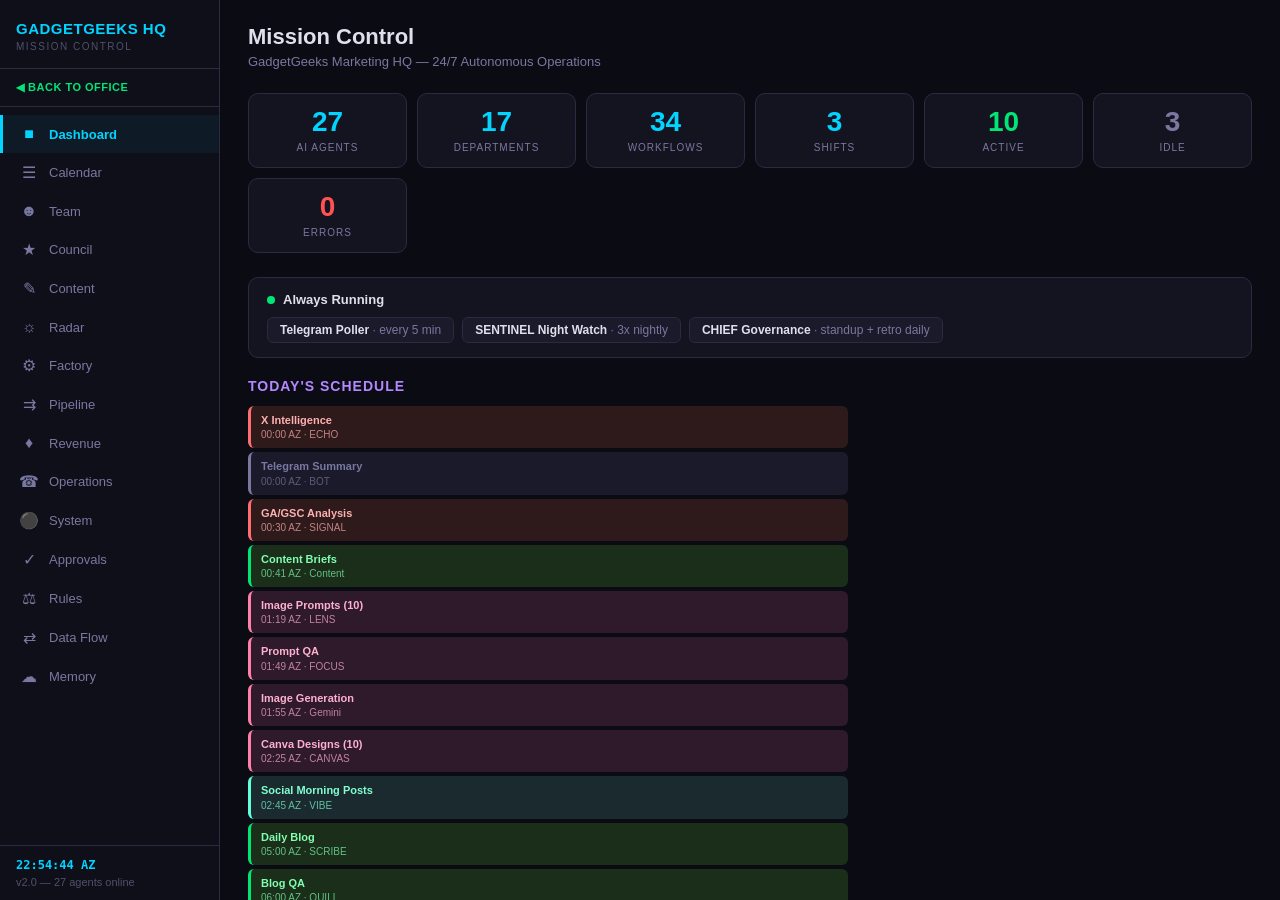
==== commit 71113e9b: "Update dashboard clock and schedules to Arizona time (AM/PM) God Mode HUD: clock now shows AZ AM/PM " ====
--- a/dashboard/mission-control.html
+++ b/dashboard/mission-control.html
@@ -534,7 +534,7 @@
     <button onclick="nav('memory')"><span class="icon">&#9729;</span> Memory</button>
   </nav>
   <div class="sidebar-footer">
-    <div class="clock" id="sidebarClock">--:-- UTC</div>
+    <div class="clock" id="sidebarClock">--:-- AZ</div>
     <div style="margin-top:4px;">v2.0 — 27 agents online</div>
   </div>
 </div>
@@ -726,11 +726,11 @@
   <table>
     <thead><tr><th>Meeting</th><th>When</th><th>Led By</th><th>Model</th><th>Purpose</th></tr></thead>
     <tbody>
-      <tr><td>Morning Standup</td><td>Daily 06:00 UTC</td><td><span class="codename">CHIEF</span></td><td><span class="tag tag-sonnet">Sonnet</span></td><td>Reads ALL dept states + night handoff. Compiles what each dept did yesterday, what's planned today, blockers. Sends Telegram briefing to boss.</td></tr>
-      <tr><td>Evening Retro</td><td>Daily 20:00 UTC</td><td><span class="codename">CHIEF</span></td><td><span class="tag tag-sonnet">Sonnet</span></td><td>Compiles day results: what shipped, what's in progress, what failed. Writes night handoff notes. Telegram summary.</td></tr>
-      <tr><td>Weekly Board</td><td>Monday 06:30 UTC</td><td><span class="codename">CHIEF</span></td><td><span class="tag tag-opus">Opus</span></td><td>Full org strategic review. KPIs, what worked, what didn't, priorities for the week. Uses Opus for deeper analysis.</td></tr>
-      <tr><td>Weekly Report</td><td>Friday 07:03 UTC</td><td><span class="codename">GM</span></td><td><span class="tag tag-opus">Opus</span></td><td>Org-wide performance report. Budget tracking, strategic recommendations. Week in review.</td></tr>
-      <tr><td>Night Handoff</td><td>Daily 05:30 UTC</td><td><span class="codename">SENTINEL</span></td><td><span class="tag tag-sonnet">Sonnet</span></td><td>Overnight incidents, pending items, API status, what needs morning attention.</td></tr>
+      <tr><td>Night Handoff</td><td>Daily 10:30 PM AZ</td><td><span class="codename">SENTINEL</span></td><td><span class="tag tag-sonnet">Sonnet</span></td><td>Overnight incidents, pending items, API status, what needs morning attention.</td></tr>
+      <tr><td>Morning Standup</td><td>Daily 11:00 PM AZ</td><td><span class="codename">CHIEF</span></td><td><span class="tag tag-sonnet">Sonnet</span></td><td>Reads ALL dept states + night handoff. Compiles what each dept did yesterday, what's planned today, blockers. Sends Telegram briefing to boss.</td></tr>
+      <tr><td>Weekly Board</td><td>Monday 11:30 PM AZ</td><td><span class="codename">CHIEF</span></td><td><span class="tag tag-opus">Opus</span></td><td>Full org strategic review. KPIs, what worked, what didn't, priorities for the week. Uses Opus for deeper analysis.</td></tr>
+      <tr><td>Weekly Report</td><td>Friday 12:03 AM AZ</td><td><span class="codename">GM</span></td><td><span class="tag tag-opus">Opus</span></td><td>Org-wide performance report. Budget tracking, strategic recommendations. Week in review.</td></tr>
+      <tr><td>Evening Retro</td><td>Daily 1:00 PM AZ</td><td><span class="codename">CHIEF</span></td><td><span class="tag tag-sonnet">Sonnet</span></td><td>Compiles day results: what shipped, what's in progress, what failed. Writes night handoff notes. Telegram summary.</td></tr>
     </tbody>
   </table>
 
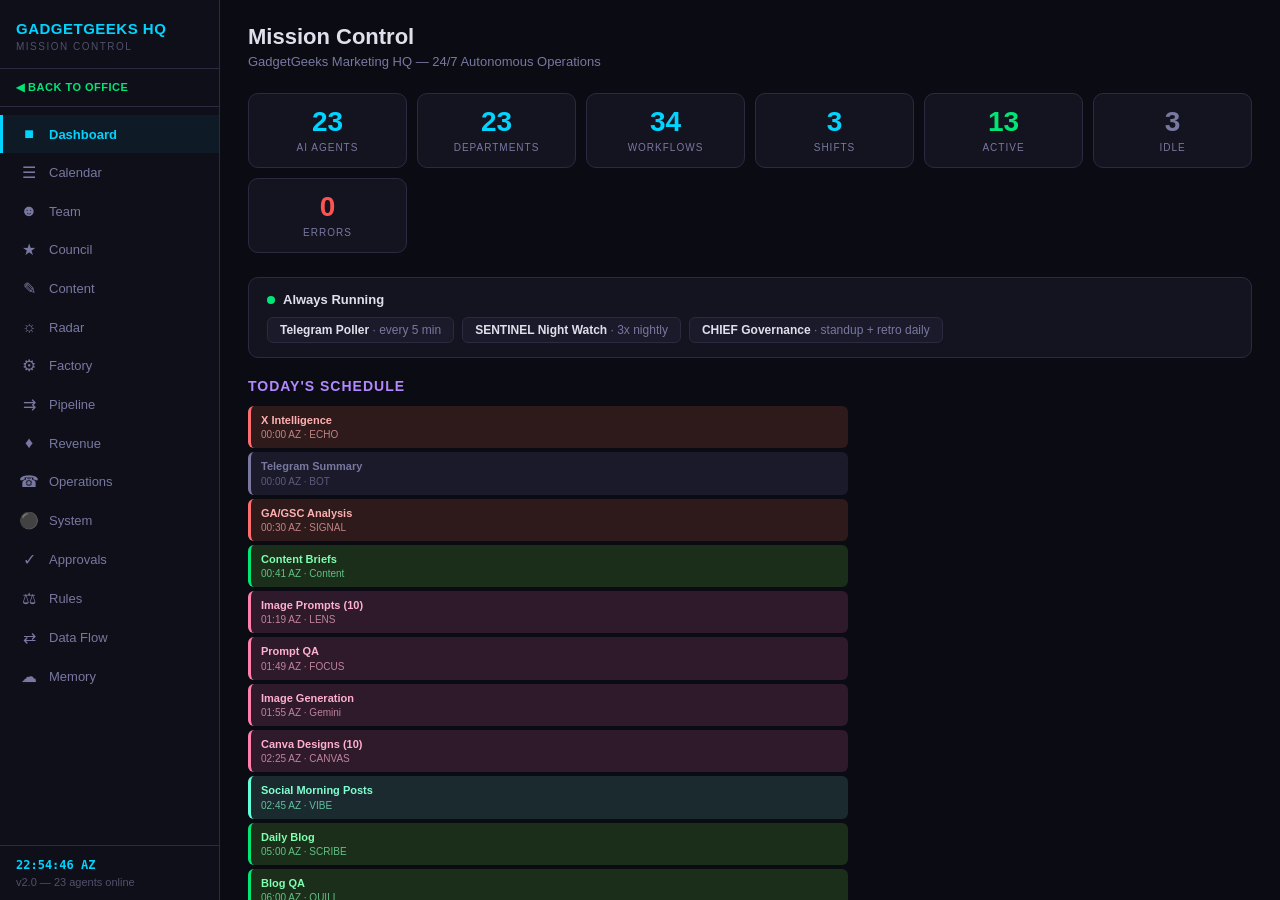
==== commit 241c730b: "Fix Mission Control agent count: 27 → 23 Co-Authored-By: Claude Opus 4.6 <noreply@anthropic.com>" ====
--- a/dashboard/mission-control.html
+++ b/dashboard/mission-control.html
@@ -535,7 +535,7 @@
   </nav>
   <div class="sidebar-footer">
     <div class="clock" id="sidebarClock">--:-- AZ</div>
-    <div style="margin-top:4px;">v2.0 — 27 agents online</div>
+    <div style="margin-top:4px;">v2.0 — 23 agents online</div>
   </div>
 </div>
 
@@ -550,8 +550,8 @@
   <div class="page-sub">GadgetGeeks Marketing HQ — 24/7 Autonomous Operations</div>
 
   <div class="stats">
-    <div class="stat"><div class="stat-n">27</div><div class="stat-l">AI Agents</div></div>
-    <div class="stat"><div class="stat-n">17</div><div class="stat-l">Departments</div></div>
+    <div class="stat"><div class="stat-n">23</div><div class="stat-l">AI Agents</div></div>
+    <div class="stat"><div class="stat-n">23</div><div class="stat-l">Departments</div></div>
     <div class="stat"><div class="stat-n">34</div><div class="stat-l">Workflows</div></div>
     <div class="stat"><div class="stat-n">3</div><div class="stat-l">Shifts</div></div>
     <div class="stat"><div class="stat-n" style="color:var(--green)">12</div><div class="stat-l">Active</div></div>
@@ -636,7 +636,7 @@
 <!-- ============================================================ -->
 <div class="page" id="p-team">
   <div class="page-title">Team Roster</div>
-  <div class="page-sub">27 agents — every codename, model, schedule, responsibilities</div>
+  <div class="page-sub">23 agents — every codename, model, schedule, responsibilities</div>
 
   <h2>Governance</h2>
   <table>
